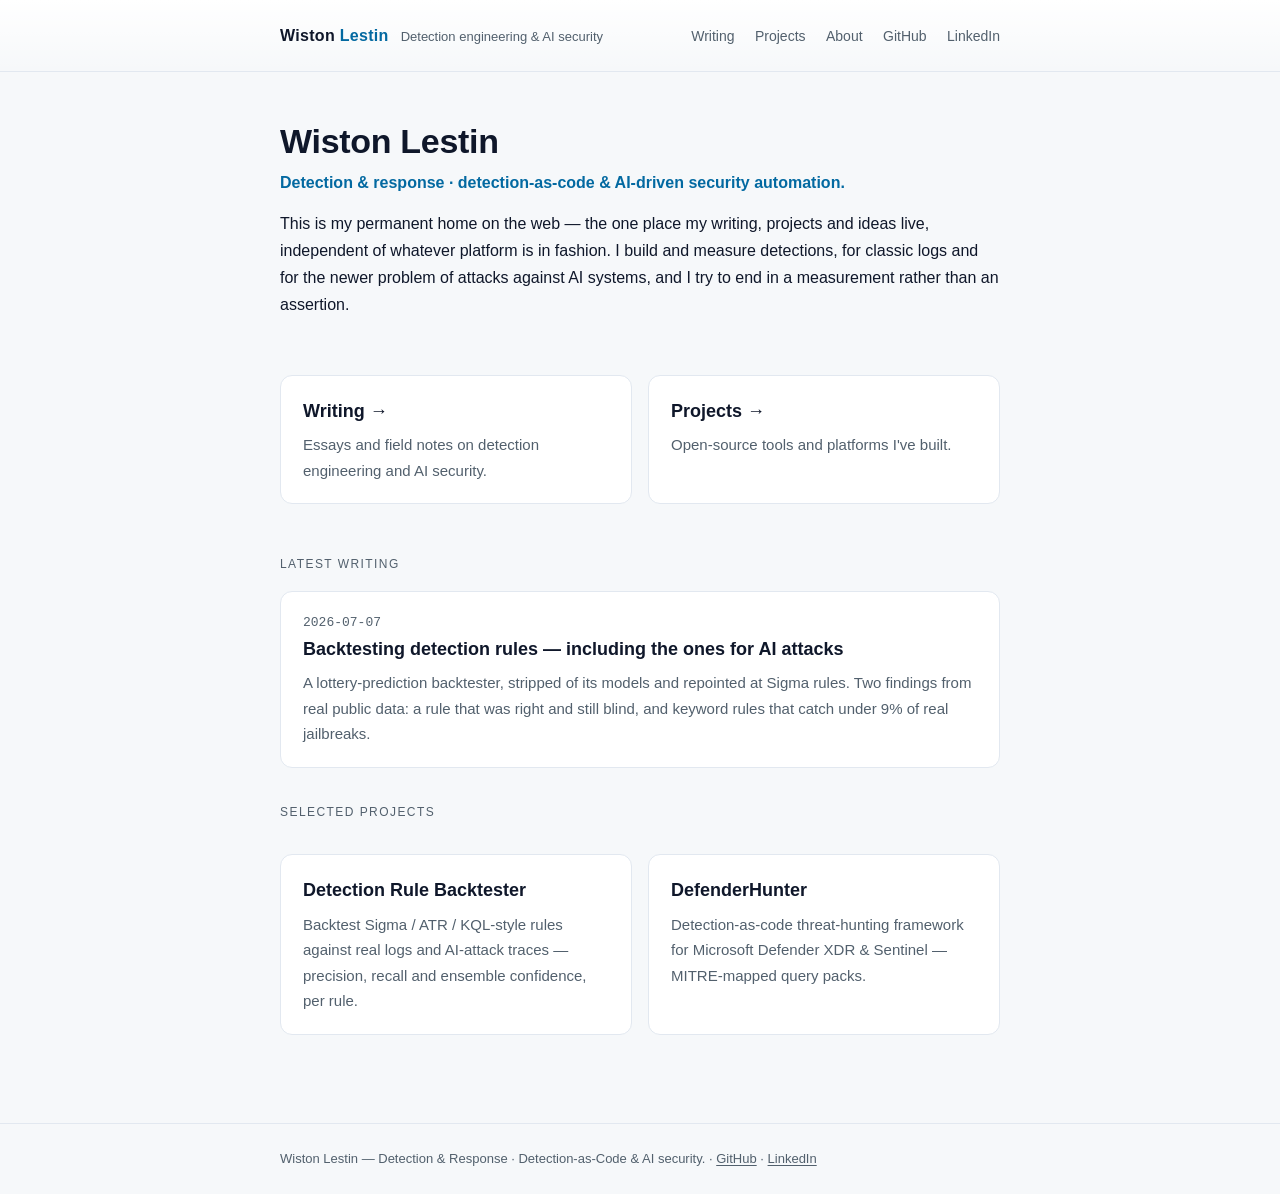
==== index.html @ fad77419 "Personal site — home, writing, projects, about (Cloudflare Pages)" ====
<!doctype html>
<html lang="en">
<head>
  <meta charset="utf-8">
  <meta name="viewport" content="width=device-width, initial-scale=1">
  <title>Wiston Lestin — Detection engineering &amp; AI security</title>
  <meta name="description" content="Wiston Lestin — detection & response, detection-as-code and AI-driven security automation. Writing, projects, and ideas, in one permanent home.">
  <link rel="icon" href="data:image/svg+xml,<svg xmlns='http://www.w3.org/2000/svg' viewBox='0 0 100 100'><text y='.9em' font-size='90'>🛰️</text></svg>">
  <link rel="stylesheet" href="/style.css">
</head>
<body>
  <header class="site">
    <div class="wrap">
      <a class="brand" href="/">Wiston <span class="dot">Lestin</span></a>
      <span class="tag">Detection engineering &amp; AI security</span>
      <nav>
        <a href="/writing.html">Writing</a>
        <a href="/projects.html">Projects</a>
        <a href="/about.html">About</a>
        <a href="https://github.com/wislest">GitHub</a>
        <a href="https://www.linkedin.com/in/wiston-lestin">LinkedIn</a>
      </nav>
    </div>
  </header>

  <main>
    <div class="wrap">
      <section class="hero">
        <h1>Wiston Lestin</h1>
        <p class="role">Detection &amp; response · detection-as-code &amp; AI-driven security automation.</p>
        <p>This is my permanent home on the web — the one place my writing, projects and
        ideas live, independent of whatever platform is in fashion. I build and measure
        detections, for classic logs and for the newer problem of attacks against AI
        systems, and I try to end in a measurement rather than an assertion.</p>
      </section>

      <div class="grid two">
        <a class="card" href="/writing.html">
          <h3>Writing →</h3>
          <p class="excerpt">Essays and field notes on detection engineering and AI security.</p>
        </a>
        <a class="card" href="/projects.html">
          <h3>Projects →</h3>
          <p class="excerpt">Open-source tools and platforms I've built.</p>
        </a>
      </div>

      <p class="section-label">Latest writing</p>
      <a class="card" href="/posts/backtesting-detection-rules.html">
        <div class="date mono">2026-07-07</div>
        <h3>Backtesting detection rules — including the ones for AI attacks</h3>
        <p class="excerpt">A lottery-prediction backtester, stripped of its models and repointed at Sigma rules. Two findings from real public data: a rule that was right and still blind, and keyword rules that catch under 9% of real jailbreaks.</p>
      </a>

      <p class="section-label">Selected projects</p>
      <div class="grid two">
        <a class="card" href="/projects.html">
          <h3>Detection Rule Backtester</h3>
          <p class="excerpt">Backtest Sigma / ATR / KQL-style rules against real logs and AI-attack traces — precision, recall and ensemble confidence, per rule.</p>
        </a>
        <a class="card" href="/projects.html">
          <h3>DefenderHunter</h3>
          <p class="excerpt">Detection-as-code threat-hunting framework for Microsoft Defender XDR &amp; Sentinel — MITRE-mapped query packs.</p>
        </a>
      </div>
    </div>
  </main>

  <footer class="site">
    <div class="wrap">
      <span>Wiston Lestin — Detection &amp; Response · Detection-as-Code &amp; AI security.</span>
      <span class="sep">·</span>
      <a href="https://github.com/wislest">GitHub</a>
      <span class="sep">·</span>
      <a href="https://www.linkedin.com/in/wiston-lestin">LinkedIn</a>
    </div>
  </footer>
</body>
</html>
---- style.css ----
:root {
  --bg: #0c0f14;
  --panel: #121722;
  --ink: #e6edf3;
  --muted: #94a3b8;
  --line: #23303f;
  --accent: #38bdf8;
  --accent-2: #22d3ee;
  --code-bg: #0a0d12;
  --good: #34d399;
  --warn: #fbbf24;
}
@media (prefers-color-scheme: light) {
  :root {
    --bg: #f6f8fa; --panel: #ffffff; --ink: #0f172a; --muted: #52606d;
    --line: #e2e8f0; --accent: #0369a1; --accent-2: #0e7490;
    --code-bg: #0f172a; --good: #047857; --warn: #b45309;
  }
}
* { box-sizing: border-box; }
html { -webkit-text-size-adjust: 100%; }
body {
  margin: 0;
  background: var(--bg);
  color: var(--ink);
  font: 16px/1.7 -apple-system, BlinkMacSystemFont, "Segoe UI", Roboto, Helvetica, Arial, sans-serif;
}
.wrap { max-width: 760px; margin: 0 auto; padding: 0 20px; }
.mono { font-family: ui-monospace, SFMono-Regular, "SF Mono", Menlo, Consolas, monospace; }

header.site {
  border-bottom: 1px solid var(--line);
  background: linear-gradient(180deg, var(--panel), transparent);
}
header.site .wrap { display: flex; align-items: baseline; gap: 12px; padding: 22px 20px; flex-wrap: wrap; }
header.site a.brand { color: var(--ink); text-decoration: none; font-weight: 700; letter-spacing: .3px; }
header.site .dot { color: var(--accent); }
header.site .tag { color: var(--muted); font-size: 13px; }
header.site nav { margin-left: auto; }
header.site nav a { color: var(--muted); text-decoration: none; font-size: 14px; }
header.site nav a + a { margin-left: 16px; }
header.site nav a:hover { color: var(--accent); }
footer.site a { color: var(--muted); }
footer.site a:hover { color: var(--accent); }

main { padding: 40px 0 64px; }

h1 { font-size: 30px; line-height: 1.25; margin: 0 0 10px; letter-spacing: -0.3px; }
h2 { font-size: 21px; margin: 38px 0 12px; letter-spacing: -0.2px; }
p { margin: 0 0 16px; }
a { color: var(--accent); text-decoration-thickness: 1px; text-underline-offset: 2px; }
.lede { color: var(--muted); font-size: 18px; font-style: italic; margin-bottom: 26px; }
.meta { color: var(--muted); font-size: 14px; margin-bottom: 30px; }
.meta .sep { opacity: .5; margin: 0 8px; }

code {
  font-family: ui-monospace, SFMono-Regular, Menlo, Consolas, monospace;
  font-size: 0.88em;
  background: color-mix(in srgb, var(--accent) 12%, transparent);
  color: var(--accent-2);
  padding: 1px 6px;
  border-radius: 5px;
}
pre {
  background: var(--code-bg);
  color: #e6edf3;
  border: 1px solid var(--line);
  border-radius: 10px;
  padding: 16px 18px;
  overflow-x: auto;
  font-size: 13.5px;
  line-height: 1.6;
}
pre code { background: none; color: inherit; padding: 0; font-size: inherit; }

blockquote {
  margin: 20px 0; padding: 2px 18px; border-left: 3px solid var(--accent);
  color: var(--muted);
}

.tablewrap { overflow-x: auto; margin: 20px 0; }
table { border-collapse: collapse; width: 100%; font-size: 14.5px; }
th, td { text-align: left; padding: 9px 12px; border-bottom: 1px solid var(--line); }
th { color: var(--muted); font-weight: 600; }
td.num, th.num { text-align: center; }

.card {
  display: block; text-decoration: none; color: inherit;
  border: 1px solid var(--line); background: var(--panel);
  border-radius: 12px; padding: 20px 22px; margin: 16px 0;
  transition: border-color .15s ease, transform .15s ease;
}
.card:hover { border-color: var(--accent); transform: translateY(-1px); }
.card h3 { margin: 0 0 6px; font-size: 18px; }
.card .excerpt { color: var(--muted); margin: 0; font-size: 15px; }
.card .date { color: var(--muted); font-size: 13px; }

.kpi { color: var(--good); font-weight: 700; }
hr { border: none; border-top: 1px solid var(--line); margin: 36px 0; }

/* Home hero + section grids */
.hero { padding: 8px 0 8px; }
.hero h1 { font-size: 34px; margin-bottom: 6px; }
.hero .role { color: var(--accent); font-weight: 600; margin: 0 0 14px; }
.grid { display: grid; gap: 16px; margin: 16px 0 8px; }
.grid.two { grid-template-columns: repeat(2, 1fr); }
.grid.three { grid-template-columns: repeat(3, 1fr); }
@media (max-width: 640px) { .grid.two, .grid.three { grid-template-columns: 1fr; } }
.section-label { color: var(--muted); font-size: 12px; letter-spacing: .12em; text-transform: uppercase; margin: 34px 0 4px; }
.card .tech { color: var(--muted); font-size: 13px; margin: 10px 0 0; }
.card .links { margin-top: 10px; font-size: 14px; }
.card .links a { margin-right: 14px; }
.card.flat { transition: none; }
.card.flat:hover { transform: none; border-color: var(--line); }
footer.site { border-top: 1px solid var(--line); color: var(--muted); font-size: 13px; }
footer.site .wrap { padding: 24px 20px; }
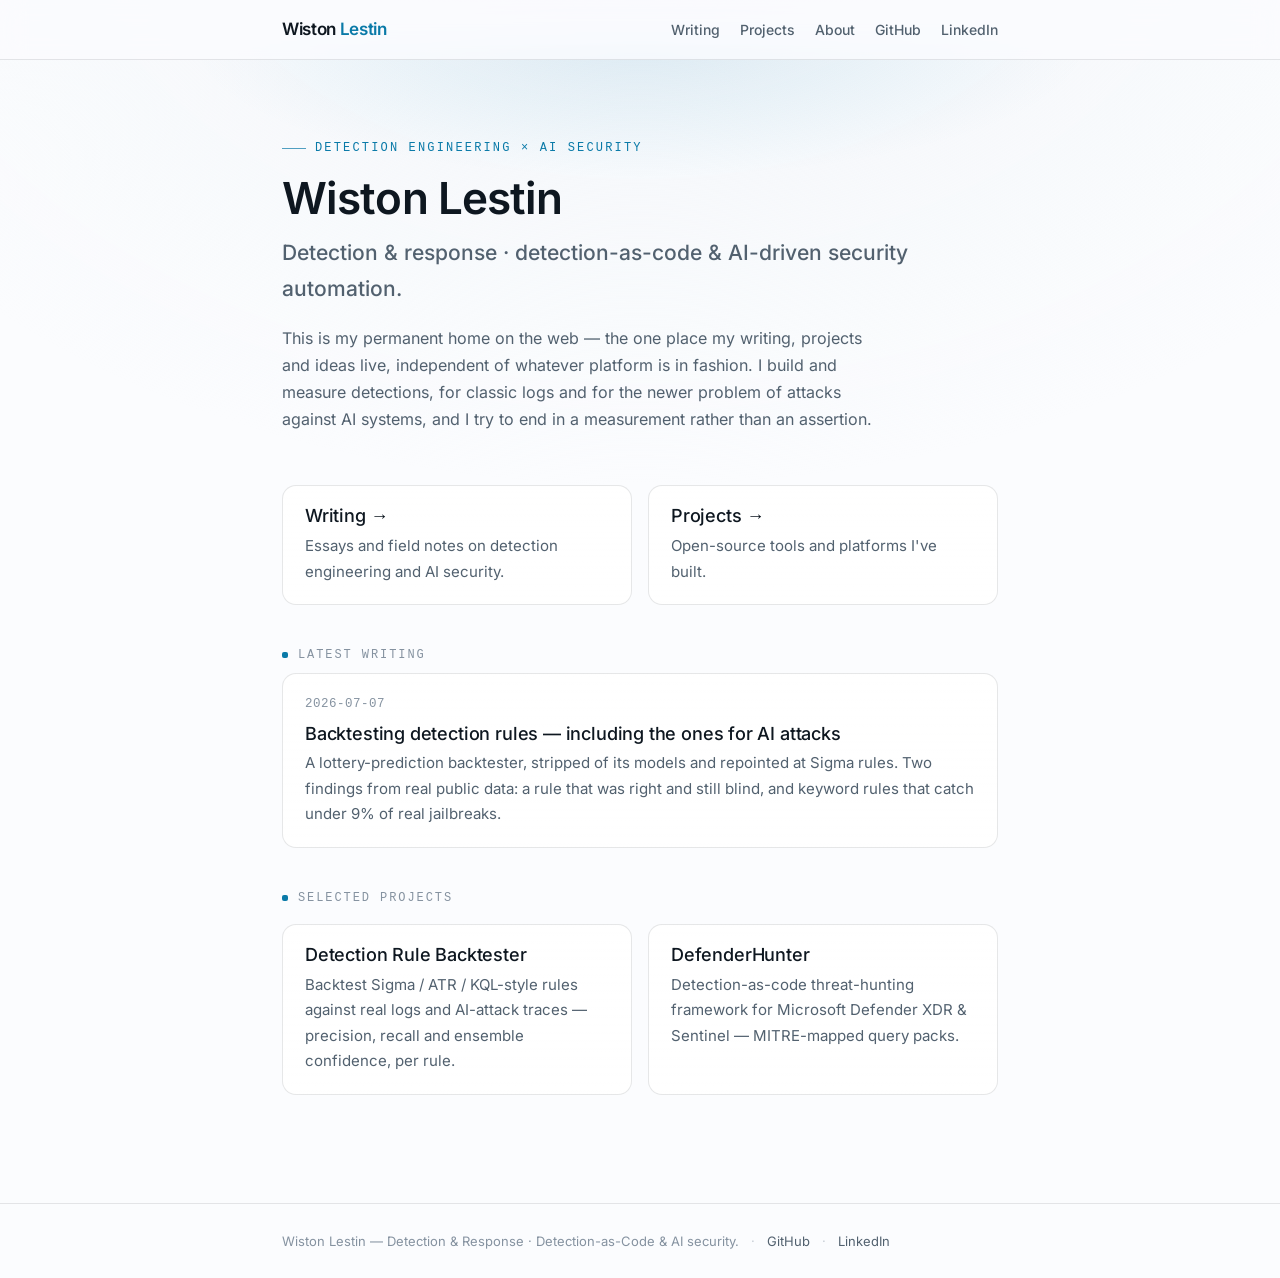
==== commit 88bff876: "Design pass: self-hosted type (Space Grotesk + Inter), refined palette/depth, sticky blurred header," ====
--- a/index.html
+++ b/index.html
@@ -12,7 +12,6 @@
   <header class="site">
     <div class="wrap">
       <a class="brand" href="/">Wiston <span class="dot">Lestin</span></a>
-      <span class="tag">Detection engineering &amp; AI security</span>
       <nav>
         <a href="/writing.html">Writing</a>
         <a href="/projects.html">Projects</a>
@@ -26,6 +25,7 @@
   <main>
     <div class="wrap">
       <section class="hero">
+        <p class="eyebrow">Detection engineering × AI security</p>
         <h1>Wiston Lestin</h1>
         <p class="role">Detection &amp; response · detection-as-code &amp; AI-driven security automation.</p>
         <p>This is my permanent home on the web — the one place my writing, projects and
--- a/style.css
+++ b/style.css
@@ -1,116 +1,176 @@
+/* ------------------------------------------------------------------ fonts */
+@font-face { font-family:'Inter'; font-style:normal; font-weight:400; font-display:swap; src:url('/fonts/inter-400.woff2') format('woff2'); }
+@font-face { font-family:'Inter'; font-style:normal; font-weight:500; font-display:swap; src:url('/fonts/inter-500.woff2') format('woff2'); }
+@font-face { font-family:'Inter'; font-style:normal; font-weight:600; font-display:swap; src:url('/fonts/inter-600.woff2') format('woff2'); }
+@font-face { font-family:'Space Grotesk'; font-style:normal; font-weight:500; font-display:swap; src:url('/fonts/space-grotesk-500.woff2') format('woff2'); }
+@font-face { font-family:'Space Grotesk'; font-style:normal; font-weight:700; font-display:swap; src:url('/fonts/space-grotesk-700.woff2') format('woff2'); }
+
+/* ------------------------------------------------------------------ tokens */
 :root {
-  --bg: #0c0f14;
-  --panel: #121722;
-  --ink: #e6edf3;
-  --muted: #94a3b8;
-  --line: #23303f;
-  --accent: #38bdf8;
-  --accent-2: #22d3ee;
-  --code-bg: #0a0d12;
+  --bg: #0a0e14;
+  --bg-2: #0e131b;
+  --panel: #111825;
+  --ink: #e9eff7;
+  --muted: #9aa8b9;
+  --faint: #6b7a8d;
+  --line: rgba(255,255,255,.08);
+  --line-2: rgba(255,255,255,.15);
+  --accent: #4cc2ff;
+  --accent-soft: #7dd3fc;
+  --glow: rgba(76,194,255,.16);
+  --code-bg: #070a10;
   --good: #34d399;
-  --warn: #fbbf24;
+  --sans: 'Inter', -apple-system, BlinkMacSystemFont, 'Segoe UI', Roboto, sans-serif;
+  --display: 'Space Grotesk', var(--sans);
+  --mono: ui-monospace, SFMono-Regular, 'SF Mono', Menlo, Consolas, monospace;
 }
 @media (prefers-color-scheme: light) {
   :root {
-    --bg: #f6f8fa; --panel: #ffffff; --ink: #0f172a; --muted: #52606d;
-    --line: #e2e8f0; --accent: #0369a1; --accent-2: #0e7490;
-    --code-bg: #0f172a; --good: #047857; --warn: #b45309;
+    --bg: #fbfcfe; --bg-2: #f2f6fa; --panel: #ffffff; --ink: #0e1720;
+    --muted: #52616f; --faint: #8592a0; --line: rgba(12,22,33,.10); --line-2: rgba(12,22,33,.17);
+    --accent: #0a7aa8; --accent-soft: #0e7490; --glow: rgba(10,122,168,.10); --code-bg: #0e1720; --good: #047857;
   }
 }
+:root[data-theme="dark"] { color-scheme: dark; }
+:root[data-theme="light"] {
+  --bg: #fbfcfe; --bg-2: #f2f6fa; --panel: #ffffff; --ink: #0e1720;
+  --muted: #52616f; --faint: #8592a0; --line: rgba(12,22,33,.10); --line-2: rgba(12,22,33,.17);
+  --accent: #0a7aa8; --accent-soft: #0e7490; --glow: rgba(10,122,168,.10); --code-bg: #0e1720; --good: #047857;
+}
+
+/* ------------------------------------------------------------------ base */
 * { box-sizing: border-box; }
-html { -webkit-text-size-adjust: 100%; }
+html { -webkit-text-size-adjust: 100%; scroll-behavior: smooth; }
 body {
   margin: 0;
   background: var(--bg);
+  background-image:
+    radial-gradient(120% 80% at 50% -10%, var(--bg-2), transparent 60%);
   color: var(--ink);
-  font: 16px/1.7 -apple-system, BlinkMacSystemFont, "Segoe UI", Roboto, Helvetica, Arial, sans-serif;
+  font-family: var(--sans);
+  font-size: 16px;
+  line-height: 1.7;
+  -webkit-font-smoothing: antialiased;
+  text-rendering: optimizeLegibility;
 }
-.wrap { max-width: 760px; margin: 0 auto; padding: 0 20px; }
-.mono { font-family: ui-monospace, SFMono-Regular, "SF Mono", Menlo, Consolas, monospace; }
+.wrap { max-width: 760px; margin: 0 auto; padding: 0 22px; }
+.mono { font-family: var(--mono); }
+::selection { background: var(--accent); color: #001018; }
 
+a { color: var(--accent); text-decoration: none; }
+a:hover { color: var(--accent-soft); }
+:focus-visible { outline: 2px solid var(--accent); outline-offset: 3px; border-radius: 4px; }
+
+h1, h2, h3 { font-family: var(--display); font-weight: 700; letter-spacing: -.02em; line-height: 1.15; }
+h1 { font-size: clamp(30px, 5vw, 44px); margin: 0 0 12px; }
+h2 { font-size: 22px; margin: 42px 0 12px; }
+h3 { font-size: 18px; margin: 0 0 6px; font-weight: 500; letter-spacing: -.01em; }
+p { margin: 0 0 16px; }
+
+/* ------------------------------------------------------------------ header */
 header.site {
+  position: sticky; top: 0; z-index: 20;
   border-bottom: 1px solid var(--line);
-  background: linear-gradient(180deg, var(--panel), transparent);
+  background: color-mix(in srgb, var(--bg) 78%, transparent);
+  backdrop-filter: saturate(160%) blur(12px);
 }
-header.site .wrap { display: flex; align-items: baseline; gap: 12px; padding: 22px 20px; flex-wrap: wrap; }
-header.site a.brand { color: var(--ink); text-decoration: none; font-weight: 700; letter-spacing: .3px; }
-header.site .dot { color: var(--accent); }
-header.site .tag { color: var(--muted); font-size: 13px; }
-header.site nav { margin-left: auto; }
-header.site nav a { color: var(--muted); text-decoration: none; font-size: 14px; }
-header.site nav a + a { margin-left: 16px; }
-header.site nav a:hover { color: var(--accent); }
-footer.site a { color: var(--muted); }
-footer.site a:hover { color: var(--accent); }
+header.site .wrap { display: flex; align-items: center; gap: 14px; padding: 15px 22px; }
+.brand { font-family: var(--display); font-weight: 700; font-size: 17px; letter-spacing: -.02em; color: var(--ink); }
+.brand .dot { color: var(--accent); }
+header.site nav { margin-left: auto; display: flex; flex-wrap: wrap; gap: 20px; }
+header.site nav a {
+  color: var(--muted); font-size: 14px; font-weight: 500; position: relative; padding: 2px 0;
+}
+header.site nav a::after {
+  content: ""; position: absolute; left: 0; right: 100%; bottom: -3px; height: 2px;
+  background: var(--accent); transition: right .22s ease;
+}
+header.site nav a:hover { color: var(--ink); }
+header.site nav a:hover::after { right: 0; }
 
-main { padding: 40px 0 64px; }
+main { padding: 44px 0 72px; }
 
-h1 { font-size: 30px; line-height: 1.25; margin: 0 0 10px; letter-spacing: -0.3px; }
-h2 { font-size: 21px; margin: 38px 0 12px; letter-spacing: -0.2px; }
-p { margin: 0 0 16px; }
-a { color: var(--accent); text-decoration-thickness: 1px; text-underline-offset: 2px; }
-.lede { color: var(--muted); font-size: 18px; font-style: italic; margin-bottom: 26px; }
-.meta { color: var(--muted); font-size: 14px; margin-bottom: 30px; }
-.meta .sep { opacity: .5; margin: 0 8px; }
+/* ------------------------------------------------------------------ hero */
+.hero { position: relative; padding: 26px 0 20px; }
+.hero::before {
+  content: ""; position: absolute; inset: -60px -40% auto -40%; height: 320px; z-index: -1;
+  background: radial-gradient(50% 60% at 50% 0%, var(--glow), transparent 70%);
+  pointer-events: none;
+}
+.eyebrow {
+  font-family: var(--mono); font-size: 12px; letter-spacing: .18em; text-transform: uppercase;
+  color: var(--accent); margin: 0 0 14px; display: inline-flex; align-items: center; gap: 9px;
+}
+.eyebrow::before { content: ""; width: 24px; height: 1px; background: var(--accent); opacity: .7; }
+.hero .role { font-family: var(--display); font-weight: 500; font-size: clamp(18px,2.4vw,21px); color: var(--muted); margin: 0 0 18px; }
+.hero p:last-child { color: var(--muted); max-width: 60ch; }
 
-code {
-  font-family: ui-monospace, SFMono-Regular, Menlo, Consolas, monospace;
-  font-size: 0.88em;
-  background: color-mix(in srgb, var(--accent) 12%, transparent);
-  color: var(--accent-2);
-  padding: 1px 6px;
-  border-radius: 5px;
-}
-pre {
-  background: var(--code-bg);
-  color: #e6edf3;
-  border: 1px solid var(--line);
-  border-radius: 10px;
-  padding: 16px 18px;
-  overflow-x: auto;
-  font-size: 13.5px;
-  line-height: 1.6;
-}
-pre code { background: none; color: inherit; padding: 0; font-size: inherit; }
-
-blockquote {
-  margin: 20px 0; padding: 2px 18px; border-left: 3px solid var(--accent);
-  color: var(--muted);
-}
-
-.tablewrap { overflow-x: auto; margin: 20px 0; }
-table { border-collapse: collapse; width: 100%; font-size: 14.5px; }
-th, td { text-align: left; padding: 9px 12px; border-bottom: 1px solid var(--line); }
-th { color: var(--muted); font-weight: 600; }
-td.num, th.num { text-align: center; }
+/* ------------------------------------------------------------------ grids + cards */
+.grid { display: grid; gap: 16px; margin: 16px 0; }
+.grid.two { grid-template-columns: repeat(2, 1fr); }
+.grid.three { grid-template-columns: repeat(3, 1fr); }
+@media (max-width: 640px) { .grid.two, .grid.three { grid-template-columns: 1fr; } }
 
 .card {
   display: block; text-decoration: none; color: inherit;
-  border: 1px solid var(--line); background: var(--panel);
-  border-radius: 12px; padding: 20px 22px; margin: 16px 0;
-  transition: border-color .15s ease, transform .15s ease;
+  background: linear-gradient(180deg, color-mix(in srgb, var(--panel) 92%, transparent), var(--panel));
+  border: 1px solid var(--line); border-radius: 14px; padding: 20px 22px;
+  transition: border-color .18s ease, transform .18s ease, box-shadow .18s ease;
 }
-.card:hover { border-color: var(--accent); transform: translateY(-1px); }
-.card h3 { margin: 0 0 6px; font-size: 18px; }
-.card .excerpt { color: var(--muted); margin: 0; font-size: 15px; }
-.card .date { color: var(--muted); font-size: 13px; }
+a.card:hover, .card:hover {
+  border-color: var(--line-2); transform: translateY(-2px);
+  box-shadow: 0 10px 34px -18px var(--glow), 0 2px 0 0 var(--accent) inset;
+}
+.card.flat, .card.flat:hover { transform: none; box-shadow: none; border-color: var(--line); }
+.card h3 { color: var(--ink); }
+.card .excerpt, .card p.excerpt { color: var(--muted); margin: 0; font-size: 15px; }
+.card .date { color: var(--faint); font-size: 12.5px; letter-spacing: .04em; margin-bottom: 8px; }
+.card .tech { color: var(--faint); font-size: 12.5px; margin: 12px 0 0; }
+.card .links { margin: 12px 0 0; font-size: 14px; font-weight: 500; }
+.card .links a { margin-right: 16px; }
 
-.kpi { color: var(--good); font-weight: 700; }
-hr { border: none; border-top: 1px solid var(--line); margin: 36px 0; }
+.section-label {
+  font-family: var(--mono); font-size: 12px; letter-spacing: .16em; text-transform: uppercase;
+  color: var(--faint); margin: 40px 0 8px; display: flex; align-items: center; gap: 10px;
+}
+.section-label::before { content: ""; width: 6px; height: 6px; border-radius: 2px; background: var(--accent); }
 
-/* Home hero + section grids */
-.hero { padding: 8px 0 8px; }
-.hero h1 { font-size: 34px; margin-bottom: 6px; }
-.hero .role { color: var(--accent); font-weight: 600; margin: 0 0 14px; }
-.grid { display: grid; gap: 16px; margin: 16px 0 8px; }
-.grid.two { grid-template-columns: repeat(2, 1fr); }
-.grid.three { grid-template-columns: repeat(3, 1fr); }
-@media (max-width: 640px) { .grid.two, .grid.three { grid-template-columns: 1fr; } }
-.section-label { color: var(--muted); font-size: 12px; letter-spacing: .12em; text-transform: uppercase; margin: 34px 0 4px; }
-.card .tech { color: var(--muted); font-size: 13px; margin: 10px 0 0; }
-.card .links { margin-top: 10px; font-size: 14px; }
-.card .links a { margin-right: 14px; }
-.card.flat { transition: none; }
-.card.flat:hover { transform: none; border-color: var(--line); }
-footer.site { border-top: 1px solid var(--line); color: var(--muted); font-size: 13px; }
-footer.site .wrap { padding: 24px 20px; }
+/* ------------------------------------------------------------------ article */
+.lede { color: var(--muted); font-size: 19px; line-height: 1.6; margin: 0 0 22px; }
+.meta { color: var(--faint); font-size: 13.5px; margin: 0 0 32px; }
+.meta a { color: var(--muted); }
+.meta .sep { opacity: .5; margin: 0 9px; }
+article p, main > .wrap > p { max-width: 66ch; }
+article a { text-decoration: underline; text-decoration-color: color-mix(in srgb, var(--accent) 45%, transparent); text-underline-offset: 3px; }
+article a:hover { text-decoration-color: var(--accent); }
+
+code {
+  font-family: var(--mono); font-size: .86em;
+  background: color-mix(in srgb, var(--accent) 13%, transparent);
+  color: var(--accent-soft); padding: 1px 6px; border-radius: 5px;
+}
+pre {
+  background: var(--code-bg); color: #e6edf3; border: 1px solid var(--line);
+  border-radius: 12px; padding: 16px 18px; overflow-x: auto; font-size: 13.5px; line-height: 1.6;
+  font-family: var(--mono);
+}
+pre code { background: none; color: inherit; padding: 0; font-size: inherit; }
+blockquote { margin: 22px 0; padding: 4px 20px; border-left: 3px solid var(--accent); color: var(--muted); }
+
+.tablewrap { overflow-x: auto; margin: 22px 0; border: 1px solid var(--line); border-radius: 12px; }
+table { border-collapse: collapse; width: 100%; font-size: 14.5px; }
+th, td { text-align: left; padding: 10px 14px; border-bottom: 1px solid var(--line); }
+tr:last-child td { border-bottom: none; }
+th { color: var(--muted); font-weight: 600; font-family: var(--display); background: color-mix(in srgb, var(--panel) 60%, transparent); }
+td.num, th.num { text-align: center; }
+.kpi { color: var(--good); font-weight: 600; }
+hr { border: none; border-top: 1px solid var(--line); margin: 38px 0; }
+
+/* ------------------------------------------------------------------ footer */
+footer.site { border-top: 1px solid var(--line); color: var(--faint); font-size: 13px; margin-top: 20px; }
+footer.site .wrap { padding: 26px 22px; display: flex; flex-wrap: wrap; align-items: center; gap: 4px; }
+footer.site a { color: var(--muted); }
+footer.site a:hover { color: var(--accent); }
+footer.site .sep { opacity: .45; margin: 0 8px; }
+
+@media (prefers-reduced-motion: reduce) { * { transition: none !important; scroll-behavior: auto; } }
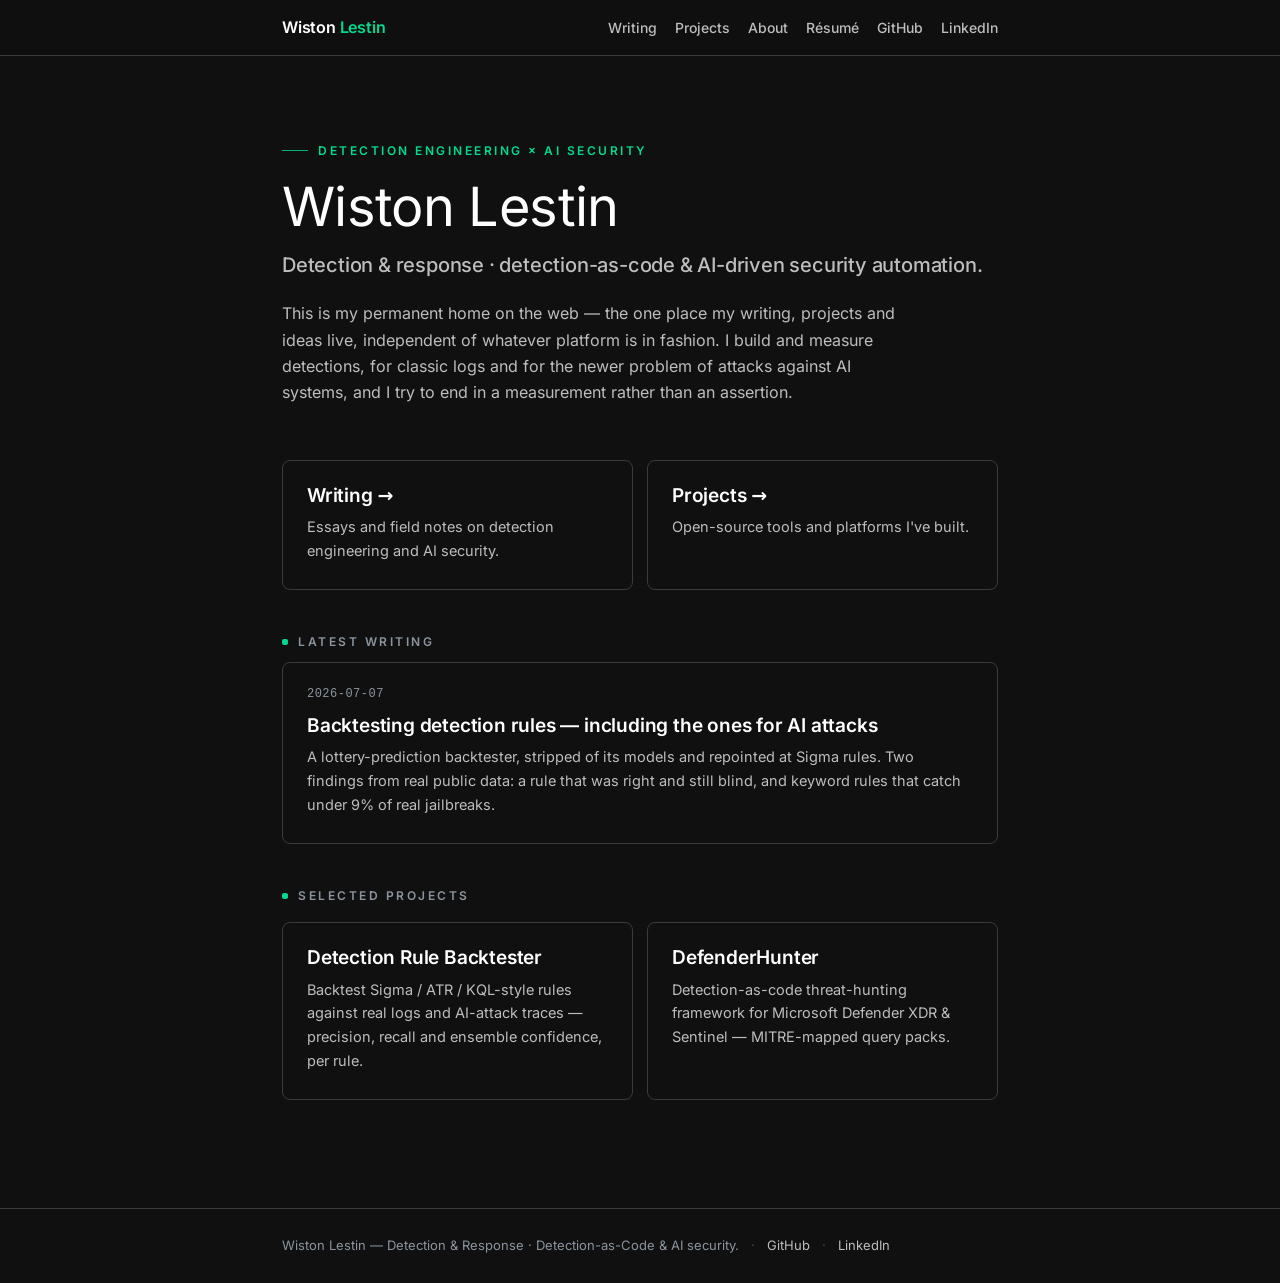
==== commit a6e283ce: "Unification: portfolio becomes /resume.html of the foyer (same content, foyer nav/footer, relative l" ====
--- a/index.html
+++ b/index.html
@@ -16,6 +16,7 @@
         <a href="/writing.html">Writing</a>
         <a href="/projects.html">Projects</a>
         <a href="/about.html">About</a>
+        <a href="/resume.html">Résumé</a>
         <a href="https://github.com/wislest">GitHub</a>
         <a href="https://www.linkedin.com/in/wiston-lestin">LinkedIn</a>
       </nav>
--- a/style.css
+++ b/style.css
@@ -1,41 +1,32 @@
-/* ------------------------------------------------------------------ fonts */
+/* ------------------------------------------------------------------ fonts
+   Design system: VoltAgent-inspired (getdesign.md) — void-black canvas,
+   single electric-green accent, hairline cards, Inter + mono, dark-only. */
 @font-face { font-family:'Inter'; font-style:normal; font-weight:400; font-display:swap; src:url('/fonts/inter-400.woff2') format('woff2'); }
 @font-face { font-family:'Inter'; font-style:normal; font-weight:500; font-display:swap; src:url('/fonts/inter-500.woff2') format('woff2'); }
 @font-face { font-family:'Inter'; font-style:normal; font-weight:600; font-display:swap; src:url('/fonts/inter-600.woff2') format('woff2'); }
-@font-face { font-family:'Space Grotesk'; font-style:normal; font-weight:500; font-display:swap; src:url('/fonts/space-grotesk-500.woff2') format('woff2'); }
-@font-face { font-family:'Space Grotesk'; font-style:normal; font-weight:700; font-display:swap; src:url('/fonts/space-grotesk-700.woff2') format('woff2'); }
+@font-face { font-family:'Inter'; font-style:normal; font-weight:700; font-display:swap; src:url('/fonts/inter-700.woff2') format('woff2'); }
 
 /* ------------------------------------------------------------------ tokens */
 :root {
-  --bg: #0a0e14;
-  --bg-2: #0e131b;
-  --panel: #111825;
-  --ink: #e9eff7;
-  --muted: #9aa8b9;
-  --faint: #6b7a8d;
-  --line: rgba(255,255,255,.08);
-  --line-2: rgba(255,255,255,.15);
-  --accent: #4cc2ff;
-  --accent-soft: #7dd3fc;
-  --glow: rgba(76,194,255,.16);
-  --code-bg: #070a10;
-  --good: #34d399;
-  --sans: 'Inter', -apple-system, BlinkMacSystemFont, 'Segoe UI', Roboto, sans-serif;
-  --display: 'Space Grotesk', var(--sans);
-  --mono: ui-monospace, SFMono-Regular, 'SF Mono', Menlo, Consolas, monospace;
-}
-@media (prefers-color-scheme: light) {
-  :root {
-    --bg: #fbfcfe; --bg-2: #f2f6fa; --panel: #ffffff; --ink: #0e1720;
-    --muted: #52616f; --faint: #8592a0; --line: rgba(12,22,33,.10); --line-2: rgba(12,22,33,.17);
-    --accent: #0a7aa8; --accent-soft: #0e7490; --glow: rgba(10,122,168,.10); --code-bg: #0e1720; --good: #047857;
-  }
-}
-:root[data-theme="dark"] { color-scheme: dark; }
-:root[data-theme="light"] {
-  --bg: #fbfcfe; --bg-2: #f2f6fa; --panel: #ffffff; --ink: #0e1720;
-  --muted: #52616f; --faint: #8592a0; --line: rgba(12,22,33,.10); --line-2: rgba(12,22,33,.17);
-  --accent: #0a7aa8; --accent-soft: #0e7490; --glow: rgba(10,122,168,.10); --code-bg: #0e1720; --good: #047857;
+  color-scheme: dark;            /* dark-canvas only — no light mode */
+  --bg: #101010;                 /* canvas */
+  --bg-2: #1a1a1a;               /* canvas-soft: code blocks, inputs */
+  --ink: #f2f2f2;                /* default text */
+  --ink-strong: #ffffff;         /* hero / high-emphasis */
+  --muted: #bdbdbd;              /* body secondary */
+  --faint: #8b949e;              /* captions, fine print */
+  --line: #3d3a39;               /* hairline — the elevation system */
+  --line-2: #5a5654;             /* hairline hover */
+  --accent: #00d992;             /* electric green — CTA/status only */
+  --accent-soft: #2fd6a1;
+  --accent-deep: #10b981;        /* inline links in body copy */
+  --glow: rgba(0, 217, 146, .10);
+  --dash: rgba(79, 93, 117, .4); /* signature dashed divider */
+  --code-bg: #1a1a1a;
+  --good: #00d992;
+  --sans: 'Inter', system-ui, -apple-system, 'Segoe UI', Roboto, sans-serif;
+  --display: var(--sans);
+  --mono: ui-monospace, SFMono-Regular, 'SF Mono', Menlo, Monaco, Consolas, 'Liberation Mono', monospace;
 }
 
 /* ------------------------------------------------------------------ base */
@@ -44,40 +35,40 @@
 body {
   margin: 0;
   background: var(--bg);
-  background-image:
-    radial-gradient(120% 80% at 50% -10%, var(--bg-2), transparent 60%);
   color: var(--ink);
   font-family: var(--sans);
   font-size: 16px;
-  line-height: 1.7;
+  line-height: 1.65;
+  font-feature-settings: "calt", "rlig";
   -webkit-font-smoothing: antialiased;
   text-rendering: optimizeLegibility;
 }
 .wrap { max-width: 760px; margin: 0 auto; padding: 0 22px; }
+.wrap.wide { max-width: 1160px; }
 .mono { font-family: var(--mono); }
-::selection { background: var(--accent); color: #001018; }
-
-a { color: var(--accent); text-decoration: none; }
+::selection { background: var(--accent); color: #101010; }
+
+a { color: var(--accent-deep); text-decoration: none; }
 a:hover { color: var(--accent-soft); }
 :focus-visible { outline: 2px solid var(--accent); outline-offset: 3px; border-radius: 4px; }
 
-h1, h2, h3 { font-family: var(--display); font-weight: 700; letter-spacing: -.02em; line-height: 1.15; }
-h1 { font-size: clamp(30px, 5vw, 44px); margin: 0 0 12px; }
-h2 { font-size: 22px; margin: 42px 0 12px; }
-h3 { font-size: 18px; margin: 0 0 6px; font-weight: 500; letter-spacing: -.01em; }
+h1, h2, h3 { font-family: var(--display); color: var(--ink-strong); }
+h1 { font-size: clamp(34px, 5.6vw, 54px); font-weight: 400; letter-spacing: -.65px; line-height: 1.05; margin: 0 0 14px; }
+h2 { font-size: clamp(24px, 3.6vw, 30px); font-weight: 400; letter-spacing: -.9px; line-height: 1.15; margin: 46px 0 14px; }
+h3 { font-size: 19px; font-weight: 600; letter-spacing: -.2px; line-height: 1.4; margin: 0 0 6px; }
 p { margin: 0 0 16px; }
 
 /* ------------------------------------------------------------------ header */
 header.site {
   position: sticky; top: 0; z-index: 20;
   border-bottom: 1px solid var(--line);
-  background: color-mix(in srgb, var(--bg) 78%, transparent);
-  backdrop-filter: saturate(160%) blur(12px);
-}
-header.site .wrap { display: flex; align-items: center; gap: 14px; padding: 15px 22px; }
-.brand { font-family: var(--display); font-weight: 700; font-size: 17px; letter-spacing: -.02em; color: var(--ink); }
+  background: rgba(16, 16, 16, .82);
+  backdrop-filter: saturate(140%) blur(12px);
+}
+header.site .wrap { display: flex; align-items: center; gap: 14px; padding: 14px 22px; }
+.brand { font-weight: 600; font-size: 16px; letter-spacing: -.2px; color: var(--ink-strong); }
 .brand .dot { color: var(--accent); }
-header.site nav { margin-left: auto; display: flex; flex-wrap: wrap; gap: 20px; }
+header.site nav { margin-left: auto; display: flex; flex-wrap: wrap; align-items: center; gap: 18px; }
 header.site nav a {
   color: var(--muted); font-size: 14px; font-weight: 500; position: relative; padding: 2px 0;
 }
@@ -85,92 +76,198 @@
   content: ""; position: absolute; left: 0; right: 100%; bottom: -3px; height: 2px;
   background: var(--accent); transition: right .22s ease;
 }
-header.site nav a:hover { color: var(--ink); }
+header.site nav a:hover { color: var(--ink-strong); }
 header.site nav a:hover::after { right: 0; }
 
-main { padding: 44px 0 72px; }
+main { padding: 46px 0 72px; }
 
 /* ------------------------------------------------------------------ hero */
-.hero { position: relative; padding: 26px 0 20px; }
-.hero::before {
-  content: ""; position: absolute; inset: -60px -40% auto -40%; height: 320px; z-index: -1;
-  background: radial-gradient(50% 60% at 50% 0%, var(--glow), transparent 70%);
-  pointer-events: none;
-}
+.hero { position: relative; padding: 30px 0 22px; }
 .eyebrow {
-  font-family: var(--mono); font-size: 12px; letter-spacing: .18em; text-transform: uppercase;
-  color: var(--accent); margin: 0 0 14px; display: inline-flex; align-items: center; gap: 9px;
-}
-.eyebrow::before { content: ""; width: 24px; height: 1px; background: var(--accent); opacity: .7; }
-.hero .role { font-family: var(--display); font-weight: 500; font-size: clamp(18px,2.4vw,21px); color: var(--muted); margin: 0 0 18px; }
-.hero p:last-child { color: var(--muted); max-width: 60ch; }
+  font-size: 12px; font-weight: 600; letter-spacing: 2.5px; text-transform: uppercase;
+  color: var(--accent); margin: 0 0 18px; display: inline-flex; align-items: center; gap: 10px;
+}
+.eyebrow::before { content: ""; width: 26px; height: 1px; background: var(--accent); opacity: .8; }
+.hero .role { font-size: clamp(17px, 2.3vw, 20px); font-weight: 500; color: var(--muted); margin: 0 0 18px; letter-spacing: -.2px; }
+.hero p:last-child { color: var(--muted); max-width: 62ch; }
 
 /* ------------------------------------------------------------------ grids + cards */
-.grid { display: grid; gap: 16px; margin: 16px 0; }
+.grid { display: grid; gap: 14px; margin: 16px 0; }
 .grid.two { grid-template-columns: repeat(2, 1fr); }
 .grid.three { grid-template-columns: repeat(3, 1fr); }
+@media (max-width: 1023px) { .grid.three { grid-template-columns: repeat(2, 1fr); } }
 @media (max-width: 640px) { .grid.two, .grid.three { grid-template-columns: 1fr; } }
 
 .card {
-  display: block; text-decoration: none; color: inherit;
-  background: linear-gradient(180deg, color-mix(in srgb, var(--panel) 92%, transparent), var(--panel));
-  border: 1px solid var(--line); border-radius: 14px; padding: 20px 22px;
-  transition: border-color .18s ease, transform .18s ease, box-shadow .18s ease;
+  display: flex; flex-direction: column; text-decoration: none; color: inherit;
+  background: var(--bg);
+  border: 1px solid var(--line); border-radius: 8px; padding: 22px 24px;
+  transition: border-color .18s ease, box-shadow .18s ease;
 }
 a.card:hover, .card:hover {
-  border-color: var(--line-2); transform: translateY(-2px);
-  box-shadow: 0 10px 34px -18px var(--glow), 0 2px 0 0 var(--accent) inset;
-}
-.card.flat, .card.flat:hover { transform: none; box-shadow: none; border-color: var(--line); }
-.card h3 { color: var(--ink); }
-.card .excerpt, .card p.excerpt { color: var(--muted); margin: 0; font-size: 15px; }
-.card .date { color: var(--faint); font-size: 12.5px; letter-spacing: .04em; margin-bottom: 8px; }
-.card .tech { color: var(--faint); font-size: 12.5px; margin: 12px 0 0; }
-.card .links { margin: 12px 0 0; font-size: 14px; font-weight: 500; }
-.card .links a { margin-right: 16px; }
+  border-color: var(--line-2);
+  box-shadow: 0 0 15px rgba(92, 88, 85, .2), 0 0 24px var(--glow);
+}
+.card.flat, .card.flat:hover { box-shadow: none; border-color: var(--line); }
+.card h3 { color: var(--ink-strong); }
+.card .excerpt, .card p.excerpt { color: var(--muted); margin: 0 0 4px; font-size: 14.5px; line-height: 1.65; }
+.card .date { font-family: var(--mono); color: var(--faint); font-size: 12px; letter-spacing: .04em; margin-bottom: 8px; }
+.card .tech { font-family: var(--mono); color: var(--faint); font-size: 11.5px; line-height: 1.7; margin: auto 0 0; padding-top: 14px; }
+.card .links { margin: 10px 0 0; font-size: 14px; font-weight: 600; }
+.card .links a { margin-right: 16px; color: var(--accent-soft); }
+.card .links a:hover { color: var(--accent); }
 
 .section-label {
-  font-family: var(--mono); font-size: 12px; letter-spacing: .16em; text-transform: uppercase;
-  color: var(--faint); margin: 40px 0 8px; display: flex; align-items: center; gap: 10px;
+  font-size: 12px; font-weight: 600; letter-spacing: 2.5px; text-transform: uppercase;
+  color: var(--faint); margin: 42px 0 10px; display: flex; align-items: center; gap: 10px;
 }
 .section-label::before { content: ""; width: 6px; height: 6px; border-radius: 2px; background: var(--accent); }
 
 /* ------------------------------------------------------------------ article */
-.lede { color: var(--muted); font-size: 19px; line-height: 1.6; margin: 0 0 22px; }
-.meta { color: var(--faint); font-size: 13.5px; margin: 0 0 32px; }
+.lede { color: var(--muted); font-size: 18px; line-height: 1.6; margin: 0 0 22px; }
+.meta { color: var(--faint); font-size: 13px; font-family: var(--mono); margin: 0 0 32px; }
 .meta a { color: var(--muted); }
 .meta .sep { opacity: .5; margin: 0 9px; }
 article p, main > .wrap > p { max-width: 66ch; }
-article a { text-decoration: underline; text-decoration-color: color-mix(in srgb, var(--accent) 45%, transparent); text-underline-offset: 3px; }
+article a { text-decoration: underline; text-decoration-color: color-mix(in srgb, var(--accent-deep) 55%, transparent); text-underline-offset: 3px; }
 article a:hover { text-decoration-color: var(--accent); }
 
 code {
-  font-family: var(--mono); font-size: .86em;
-  background: color-mix(in srgb, var(--accent) 13%, transparent);
-  color: var(--accent-soft); padding: 1px 6px; border-radius: 5px;
+  font-family: var(--mono); font-size: .85em;
+  background: var(--bg-2);
+  color: #f5f6f7; padding: 2px 7px; border-radius: 6px;
 }
 pre {
-  background: var(--code-bg); color: #e6edf3; border: 1px solid var(--line);
-  border-radius: 12px; padding: 16px 18px; overflow-x: auto; font-size: 13.5px; line-height: 1.6;
+  background: var(--code-bg); color: #f5f6f7; border: 1px solid var(--line);
+  border-radius: 8px; padding: 16px 18px; overflow-x: auto; font-size: 13px; line-height: 1.55;
   font-family: var(--mono);
 }
 pre code { background: none; color: inherit; padding: 0; font-size: inherit; }
-blockquote { margin: 22px 0; padding: 4px 20px; border-left: 3px solid var(--accent); color: var(--muted); }
-
-.tablewrap { overflow-x: auto; margin: 22px 0; border: 1px solid var(--line); border-radius: 12px; }
-table { border-collapse: collapse; width: 100%; font-size: 14.5px; }
+blockquote { margin: 22px 0; padding: 4px 20px; border-left: 2px solid var(--accent); color: var(--muted); }
+
+.tablewrap { overflow-x: auto; margin: 22px 0; border: 1px solid var(--line); border-radius: 8px; }
+table { border-collapse: collapse; width: 100%; font-size: 14px; }
 th, td { text-align: left; padding: 10px 14px; border-bottom: 1px solid var(--line); }
 tr:last-child td { border-bottom: none; }
-th { color: var(--muted); font-weight: 600; font-family: var(--display); background: color-mix(in srgb, var(--panel) 60%, transparent); }
+th {
+  color: var(--faint); background: var(--bg-2);
+  font-size: 11.5px; font-weight: 600; letter-spacing: 1.6px; text-transform: uppercase;
+}
 td.num, th.num { text-align: center; }
-.kpi { color: var(--good); font-weight: 600; }
-hr { border: none; border-top: 1px solid var(--line); margin: 38px 0; }
+td.num { font-family: var(--mono); font-size: 13px; }
+.kpi { color: var(--good); font-weight: 600; font-family: var(--mono); }
+hr { border: none; border-top: 1px dashed var(--dash); margin: 40px 0; }
 
 /* ------------------------------------------------------------------ footer */
 footer.site { border-top: 1px solid var(--line); color: var(--faint); font-size: 13px; margin-top: 20px; }
 footer.site .wrap { padding: 26px 22px; display: flex; flex-wrap: wrap; align-items: center; gap: 4px; }
 footer.site a { color: var(--muted); }
-footer.site a:hover { color: var(--accent); }
+footer.site a:hover { color: var(--accent-soft); }
 footer.site .sep { opacity: .45; margin: 0 8px; }
 
+/* ------------------------------------------------------------------ portfolio extras */
+.hidden { display: none !important; }
+
+.hero-grid { display: grid; grid-template-columns: 1fr auto; gap: 30px; align-items: center; }
+.headshot {
+  width: 150px; height: 150px; object-fit: cover; border-radius: 8px;
+  border: 1px solid var(--line);
+}
+@media (max-width: 640px) { .hero-grid { grid-template-columns: 1fr; } .headshot { width: 112px; height: 112px; } }
+
+.btns { display: flex; flex-wrap: wrap; gap: 10px; margin-top: 24px; }
+.btn {
+  display: inline-block; padding: 11px 18px; border-radius: 6px;
+  font-weight: 600; font-size: 14.5px; color: var(--ink);
+  background: var(--bg); border: 1px solid var(--line);
+  transition: border-color .18s ease, background .18s ease, color .18s ease;
+}
+.btn:hover { border-color: var(--line-2); color: var(--ink-strong); }
+.btn.primary { background: var(--accent); border-color: var(--accent); color: #101010; }
+.btn.primary:hover { background: var(--accent-soft); border-color: var(--accent-soft); color: #101010; }
+
+.stats { display: grid; grid-template-columns: repeat(4, 1fr); gap: 14px; margin: 34px 0 8px; }
+@media (max-width: 640px) { .stats { grid-template-columns: repeat(2, 1fr); } }
+.stat {
+  text-align: center; padding: 20px 10px 16px; border: 1px solid var(--line); border-radius: 8px;
+  background: var(--bg);
+}
+.stat .n { font-family: var(--mono); font-weight: 600; font-size: 26px; letter-spacing: -.5px; color: var(--accent); }
+.stat .l { color: var(--faint); font-size: 12.5px; margin-top: 4px; }
+
+.chips { display: flex; flex-wrap: wrap; gap: 8px; margin: 12px 0 26px; }
+.chip {
+  font-size: 13px; padding: 5px 13px; border-radius: 9999px; color: var(--ink);
+  border: 1px solid var(--line); background: var(--bg);
+}
+
+.xp { margin: 0 0 14px; }
+.xp .top { display: flex; flex-wrap: wrap; align-items: baseline; justify-content: space-between; gap: 4px 16px; }
+.xp .org { font-family: var(--mono); font-size: 12.5px; color: var(--faint); letter-spacing: .02em; }
+.xp ul { margin: 14px 0 2px; padding-left: 22px; color: var(--muted); font-size: 14.5px; }
+.xp li { margin: 9px 0; line-height: 1.65; padding-left: 2px; }
+.xp li::marker { color: var(--accent); }
+.xp li strong { color: var(--ink-strong); font-weight: 600; }
+
+.lang-btn {
+  font: inherit; font-size: 12px; font-weight: 600; font-family: var(--mono); letter-spacing: .08em;
+  color: var(--muted); background: var(--bg); border: 1px solid var(--line); border-radius: 9999px;
+  padding: 4px 12px; cursor: pointer; transition: color .18s ease, border-color .18s ease;
+}
+.lang-btn:hover { color: var(--accent); border-color: var(--accent); }
+
+.contact-center { text-align: center; padding: 54px 0 46px; }
+.contact-center h2 { margin: 0 0 14px; }
+.contact-center p { margin: 0 auto 10px; max-width: 58ch; color: var(--muted); }
+.contact-center .btns { justify-content: center; margin-top: 26px; }
+.contact-center .btn { padding: 12px 22px; font-size: 15px; }
+
+/* anchored sections must clear the sticky header */
+section[id] { scroll-margin-top: 76px; }
+
+/* ------------------------------------------------------------------ terminal mockup (hero) */
+.term {
+  width: 100%; max-width: 470px; overflow: hidden;
+  background: #0c0d0c; border: 1px solid var(--line); border-radius: 8px;
+  box-shadow: 0 0 28px var(--glow);
+}
+.term-bar {
+  display: flex; align-items: center; gap: 6px; padding: 10px 14px;
+  background: var(--bg-2); border-bottom: 1px solid var(--line);
+}
+.term-bar .d { width: 10px; height: 10px; border-radius: 50%; background: #3d3a39; }
+.term-bar .d.g { background: var(--accent); }
+.term-bar .title { margin-left: 8px; font-family: var(--mono); font-size: 11.5px; color: var(--faint); letter-spacing: .05em; }
+.term-body {
+  margin: 0; padding: 16px 18px 18px; font-family: var(--mono);
+  font-size: 12.5px; line-height: 1.85; color: #d9dee3; white-space: pre-wrap; word-break: break-word;
+}
+.term-body .p { color: var(--accent); }
+.term-body .c { color: var(--faint); }
+.term-body .k { color: var(--accent-soft); font-weight: 600; }
+.caret {
+  display: inline-block; width: 7px; height: 13px; margin-left: 2px;
+  background: var(--accent); vertical-align: -2px;
+  animation: caret-blink 1.1s steps(1) infinite;
+}
+@keyframes caret-blink { 50% { opacity: 0; } }
+@media (max-width: 900px) { .hero-grid { grid-template-columns: 1fr; } .term { max-width: 100%; } }
+
+/* about: photo beside the paragraph */
+.about-grid { display: grid; grid-template-columns: 1fr auto; gap: 30px; align-items: start; }
+.about-grid .headshot { width: 160px; height: 160px; }
+@media (max-width: 640px) { .about-grid { grid-template-columns: 1fr; } .about-grid .headshot { width: 120px; height: 120px; } }
+
+/* signature dashed rhythm between portfolio sections */
+main section + section { border-top: 1px dashed var(--dash); margin-top: 44px; padding-top: 6px; }
+main section.hero + section, section.hero { border-top: none; }
+
+/* wide container (portfolio pages): full-width bands, capped line lengths */
+.wrap.wide .hero p { max-width: 64ch; }
+.wrap.wide .headshot { width: 190px; height: 190px; }
+.wrap.wide section p { max-width: 76ch; }
+.wrap.wide .xp ul { max-width: 920px; }
+.wrap.wide .contact-center p { margin-left: auto; margin-right: auto; }
+@media (max-width: 640px) { .wrap.wide .headshot { width: 112px; height: 112px; } }
+
 @media (prefers-reduced-motion: reduce) { * { transition: none !important; scroll-behavior: auto; } }
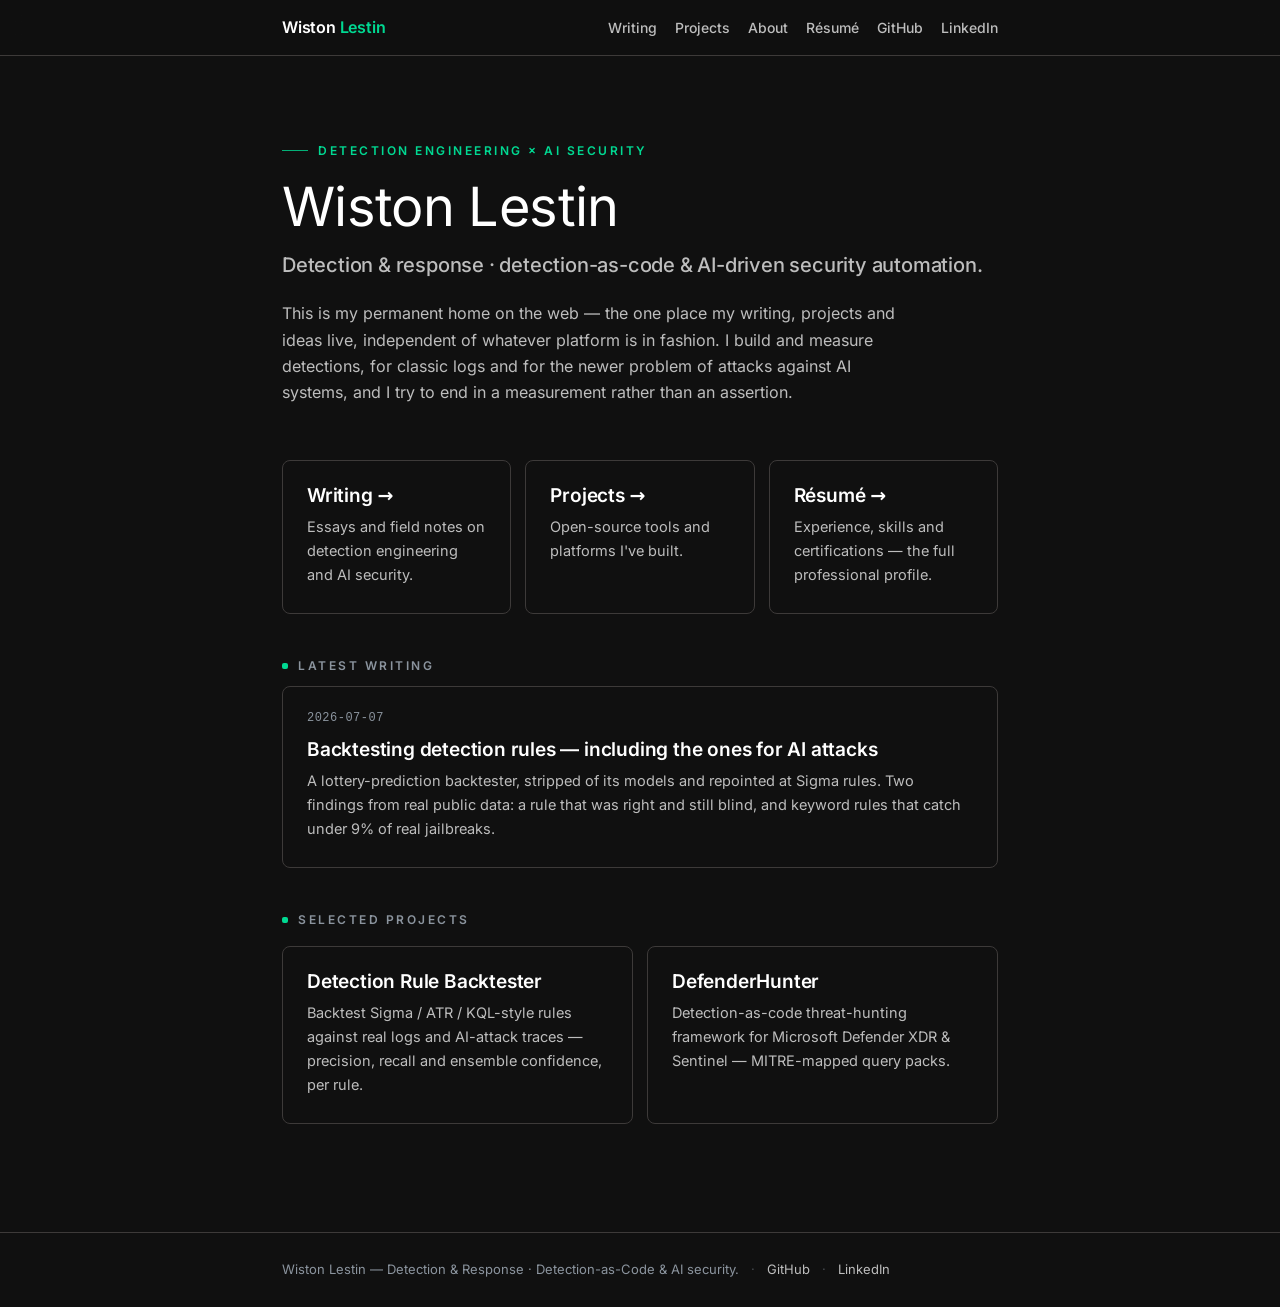
==== commit 12ba4641: "Home: add Résumé card beside Writing/Projects (3-up) — recruiter path visible in the body, not only " ====
--- a/index.html
+++ b/index.html
@@ -35,7 +35,7 @@
         systems, and I try to end in a measurement rather than an assertion.</p>
       </section>
 
-      <div class="grid two">
+      <div class="grid three">
         <a class="card" href="/writing.html">
           <h3>Writing →</h3>
           <p class="excerpt">Essays and field notes on detection engineering and AI security.</p>
@@ -43,6 +43,10 @@
         <a class="card" href="/projects.html">
           <h3>Projects →</h3>
           <p class="excerpt">Open-source tools and platforms I've built.</p>
+        </a>
+        <a class="card" href="/resume.html">
+          <h3>Résumé →</h3>
+          <p class="excerpt">Experience, skills and certifications — the full professional profile.</p>
         </a>
       </div>
 
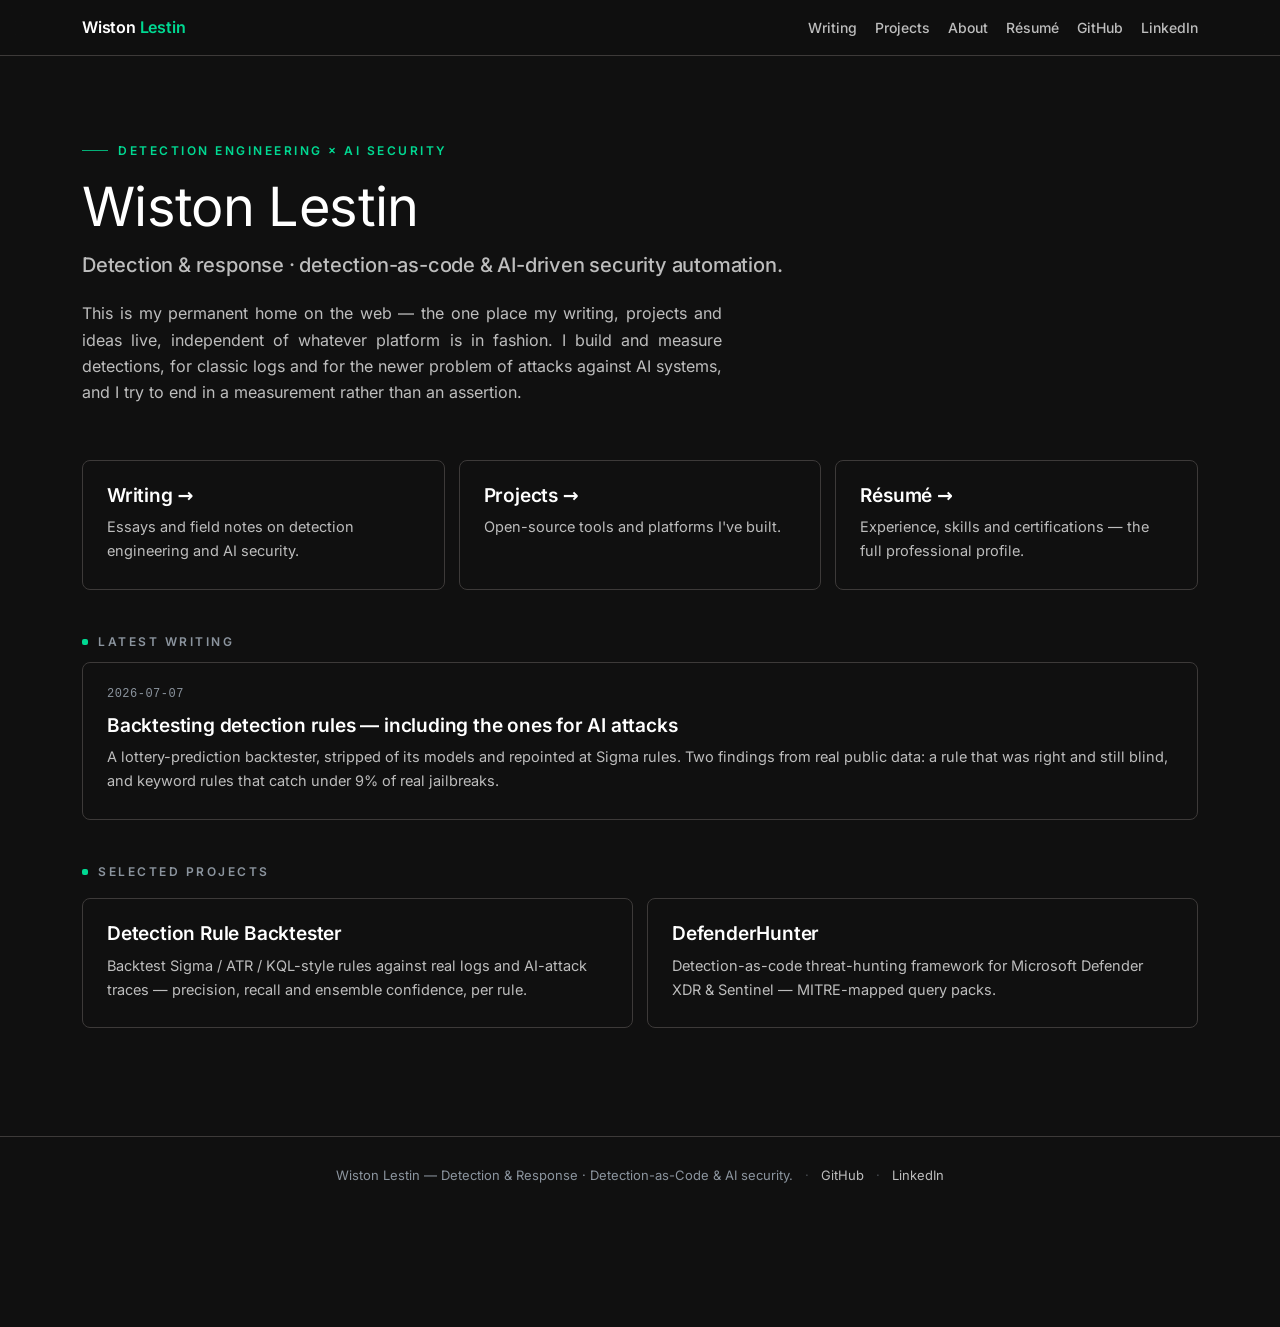
==== commit bb27cbd0: "Unified page frames: wide (1160px) header/footer everywhere and card pages full-width; text pages (A" ====
--- a/index.html
+++ b/index.html
@@ -10,7 +10,7 @@
 </head>
 <body>
   <header class="site">
-    <div class="wrap">
+    <div class="wrap wide">
       <a class="brand" href="/">Wiston <span class="dot">Lestin</span></a>
       <nav>
         <a href="/writing.html">Writing</a>
@@ -24,7 +24,7 @@
   </header>
 
   <main>
-    <div class="wrap">
+    <div class="wrap wide">
       <section class="hero">
         <p class="eyebrow">Detection engineering × AI security</p>
         <h1>Wiston Lestin</h1>
@@ -72,7 +72,7 @@
   </main>
 
   <footer class="site">
-    <div class="wrap">
+    <div class="wrap wide">
       <span>Wiston Lestin — Detection &amp; Response · Detection-as-Code &amp; AI security.</span>
       <span class="sep">·</span>
       <a href="https://github.com/wislest">GitHub</a>
--- a/style.css
+++ b/style.css
@@ -45,6 +45,15 @@
 }
 .wrap { max-width: 760px; margin: 0 auto; padding: 0 22px; }
 .wrap.wide { max-width: 1160px; }
+.wrap.reading { max-width: 880px; }
+
+/* professional text setting: justified with hyphenation on prose pages */
+.reading p:not(.lede):not(.meta):not(.footnote) {
+  text-align: justify; text-justify: inter-word;
+  hyphens: auto; -webkit-hyphens: auto; overflow-wrap: break-word;
+}
+.wrap.wide section p { text-align: justify; hyphens: auto; -webkit-hyphens: auto; }
+.wrap.wide .contact-center p { text-align: center; hyphens: none; }
 .mono { font-family: var(--mono); }
 ::selection { background: var(--accent); color: #101010; }
 
@@ -125,17 +134,20 @@
 
 /* ------------------------------------------------------------------ article */
 .lede { color: var(--muted); font-size: 18px; line-height: 1.6; margin: 0 0 22px; }
-.meta { color: var(--faint); font-size: 13px; font-family: var(--mono); margin: 0 0 32px; }
+.meta { color: var(--faint); font-size: 13px; font-family: var(--mono); line-height: 1.9; margin: 0 0 32px; }
 .meta a { color: var(--muted); }
 .meta .sep { opacity: .5; margin: 0 9px; }
-article p, main > .wrap > p { max-width: 66ch; }
+/* the 760px container is already a reading measure — let text align with headings */
+.footnote { color: var(--faint); font-size: 13.5px; line-height: 1.8; }
+.footnote a { color: var(--muted); }
+.footnote a:hover { color: var(--accent-soft); }
 article a { text-decoration: underline; text-decoration-color: color-mix(in srgb, var(--accent-deep) 55%, transparent); text-underline-offset: 3px; }
 article a:hover { text-decoration-color: var(--accent); }
 
 code {
   font-family: var(--mono); font-size: .85em;
   background: var(--bg-2);
-  color: #f5f6f7; padding: 2px 7px; border-radius: 6px;
+  color: #f5f6f7; padding: 1px 6px; border-radius: 5px;
 }
 pre {
   background: var(--code-bg); color: #f5f6f7; border: 1px solid var(--line);
@@ -160,7 +172,7 @@
 
 /* ------------------------------------------------------------------ footer */
 footer.site { border-top: 1px solid var(--line); color: var(--faint); font-size: 13px; margin-top: 20px; }
-footer.site .wrap { padding: 26px 22px; display: flex; flex-wrap: wrap; align-items: center; gap: 4px; }
+footer.site .wrap { padding: 28px 22px 140px; display: flex; flex-wrap: wrap; align-items: center; justify-content: center; text-align: center; gap: 4px; }
 footer.site a { color: var(--muted); }
 footer.site a:hover { color: var(--accent-soft); }
 footer.site .sep { opacity: .45; margin: 0 8px; }
@@ -216,7 +228,7 @@
 }
 .lang-btn:hover { color: var(--accent); border-color: var(--accent); }
 
-.contact-center { text-align: center; padding: 54px 0 46px; }
+.contact-center { text-align: center; padding: 54px 0 72px; }
 .contact-center h2 { margin: 0 0 14px; }
 .contact-center p { margin: 0 auto 10px; max-width: 58ch; color: var(--muted); }
 .contact-center .btns { justify-content: center; margin-top: 26px; }
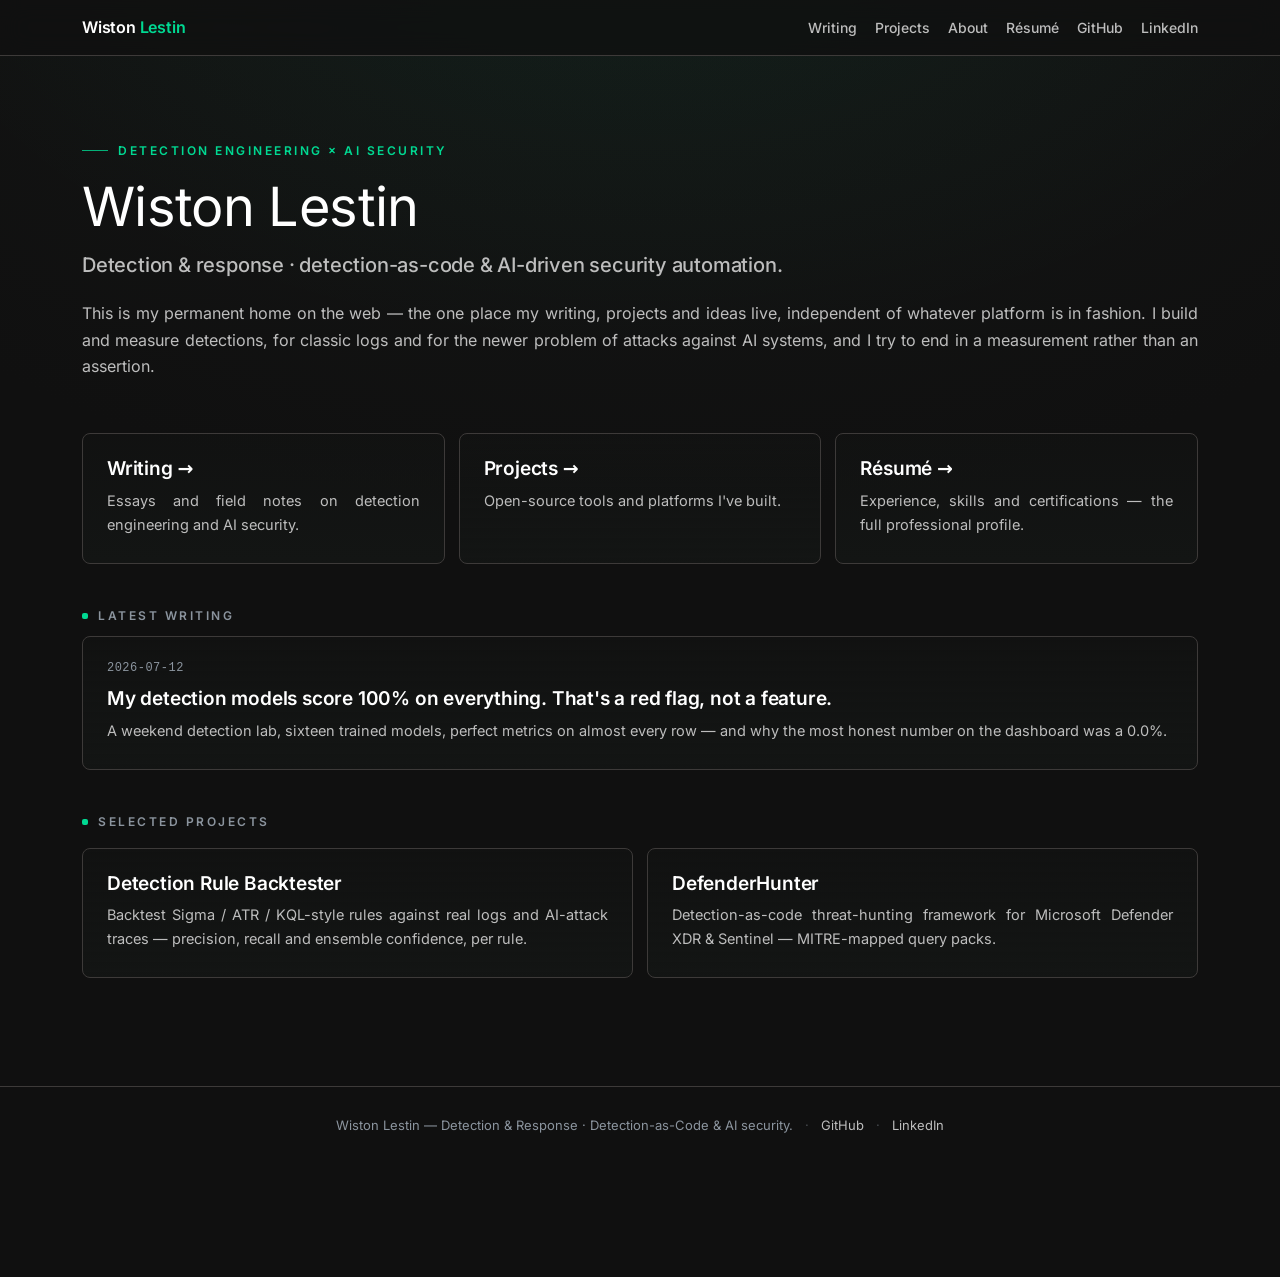
==== commit af037981: "New post: lab metrics red flag — 100% scores on synthetic fixtures and the 0.0% Isolation Forest row" ====
--- a/index.html
+++ b/index.html
@@ -51,10 +51,10 @@
       </div>
 
       <p class="section-label">Latest writing</p>
-      <a class="card" href="/posts/backtesting-detection-rules.html">
-        <div class="date mono">2026-07-07</div>
-        <h3>Backtesting detection rules — including the ones for AI attacks</h3>
-        <p class="excerpt">A lottery-prediction backtester, stripped of its models and repointed at Sigma rules. Two findings from real public data: a rule that was right and still blind, and keyword rules that catch under 9% of real jailbreaks.</p>
+      <a class="card" href="/posts/lab-metrics-red-flag.html">
+        <div class="date mono">2026-07-12</div>
+        <h3>My detection models score 100% on everything. That's a red flag, not a feature.</h3>
+        <p class="excerpt">A weekend detection lab, sixteen trained models, perfect metrics on almost every row — and why the most honest number on the dashboard was a 0.0%.</p>
       </a>
 
       <p class="section-label">Selected projects</p>
--- a/style.css
+++ b/style.css
@@ -35,6 +35,10 @@
 body {
   margin: 0;
   background: var(--bg);
+  background-image:
+    radial-gradient(110% 65% at 50% -8%, rgba(0, 217, 146, .055), transparent 55%),
+    radial-gradient(130% 85% at 50% -12%, #151716, transparent 62%);
+  background-repeat: no-repeat;
   color: var(--ink);
   font-family: var(--sans);
   font-size: 16px;
@@ -54,6 +58,10 @@
 }
 .wrap.wide section p { text-align: justify; hyphens: auto; -webkit-hyphens: auto; }
 .wrap.wide .contact-center p { text-align: center; hyphens: none; }
+/* hero copy: justified but never hyphenated (short display text) */
+.hero p { hyphens: none; -webkit-hyphens: none; }
+/* card excerpts: justified too (narrow columns keep hyphenation) */
+.card .excerpt, .card p.excerpt { text-align: justify; hyphens: auto; -webkit-hyphens: auto; }
 .mono { font-family: var(--mono); }
 ::selection { background: var(--accent); color: #101010; }
 
@@ -98,7 +106,7 @@
 }
 .eyebrow::before { content: ""; width: 26px; height: 1px; background: var(--accent); opacity: .8; }
 .hero .role { font-size: clamp(17px, 2.3vw, 20px); font-weight: 500; color: var(--muted); margin: 0 0 18px; letter-spacing: -.2px; }
-.hero p:last-child { color: var(--muted); max-width: 62ch; }
+.hero p:last-child { color: var(--muted); }
 
 /* ------------------------------------------------------------------ grids + cards */
 .grid { display: grid; gap: 14px; margin: 16px 0; }
@@ -109,7 +117,7 @@
 
 .card {
   display: flex; flex-direction: column; text-decoration: none; color: inherit;
-  background: var(--bg);
+  background: linear-gradient(180deg, #15181633, #131514);
   border: 1px solid var(--line); border-radius: 8px; padding: 22px 24px;
   transition: border-color .18s ease, box-shadow .18s ease;
 }
@@ -133,7 +141,10 @@
 .section-label::before { content: ""; width: 6px; height: 6px; border-radius: 2px; background: var(--accent); }
 
 /* ------------------------------------------------------------------ article */
-.lede { color: var(--muted); font-size: 18px; line-height: 1.6; margin: 0 0 22px; }
+.lede {
+  color: var(--muted); font-size: 18px; line-height: 1.6; margin: 0 0 22px;
+  text-align: justify; hyphens: none; -webkit-hyphens: none;
+}
 .meta { color: var(--faint); font-size: 13px; font-family: var(--mono); line-height: 1.9; margin: 0 0 32px; }
 .meta a { color: var(--muted); }
 .meta .sep { opacity: .5; margin: 0 9px; }
@@ -202,7 +213,7 @@
 @media (max-width: 640px) { .stats { grid-template-columns: repeat(2, 1fr); } }
 .stat {
   text-align: center; padding: 20px 10px 16px; border: 1px solid var(--line); border-radius: 8px;
-  background: var(--bg);
+  background: linear-gradient(180deg, #15181633, #131514);
 }
 .stat .n { font-family: var(--mono); font-weight: 600; font-size: 26px; letter-spacing: -.5px; color: var(--accent); }
 .stat .l { color: var(--faint); font-size: 12.5px; margin-top: 4px; }
@@ -274,8 +285,8 @@
 main section + section { border-top: 1px dashed var(--dash); margin-top: 44px; padding-top: 6px; }
 main section.hero + section, section.hero { border-top: none; }
 
-/* wide container (portfolio pages): full-width bands, capped line lengths */
-.wrap.wide .hero p { max-width: 64ch; }
+/* wide container (portfolio pages): full-width bands */
+.wrap.wide .hero p { max-width: none; hyphens: none; -webkit-hyphens: none; }
 .wrap.wide .headshot { width: 190px; height: 190px; }
 .wrap.wide section p { max-width: 76ch; }
 .wrap.wide .xp ul { max-width: 920px; }
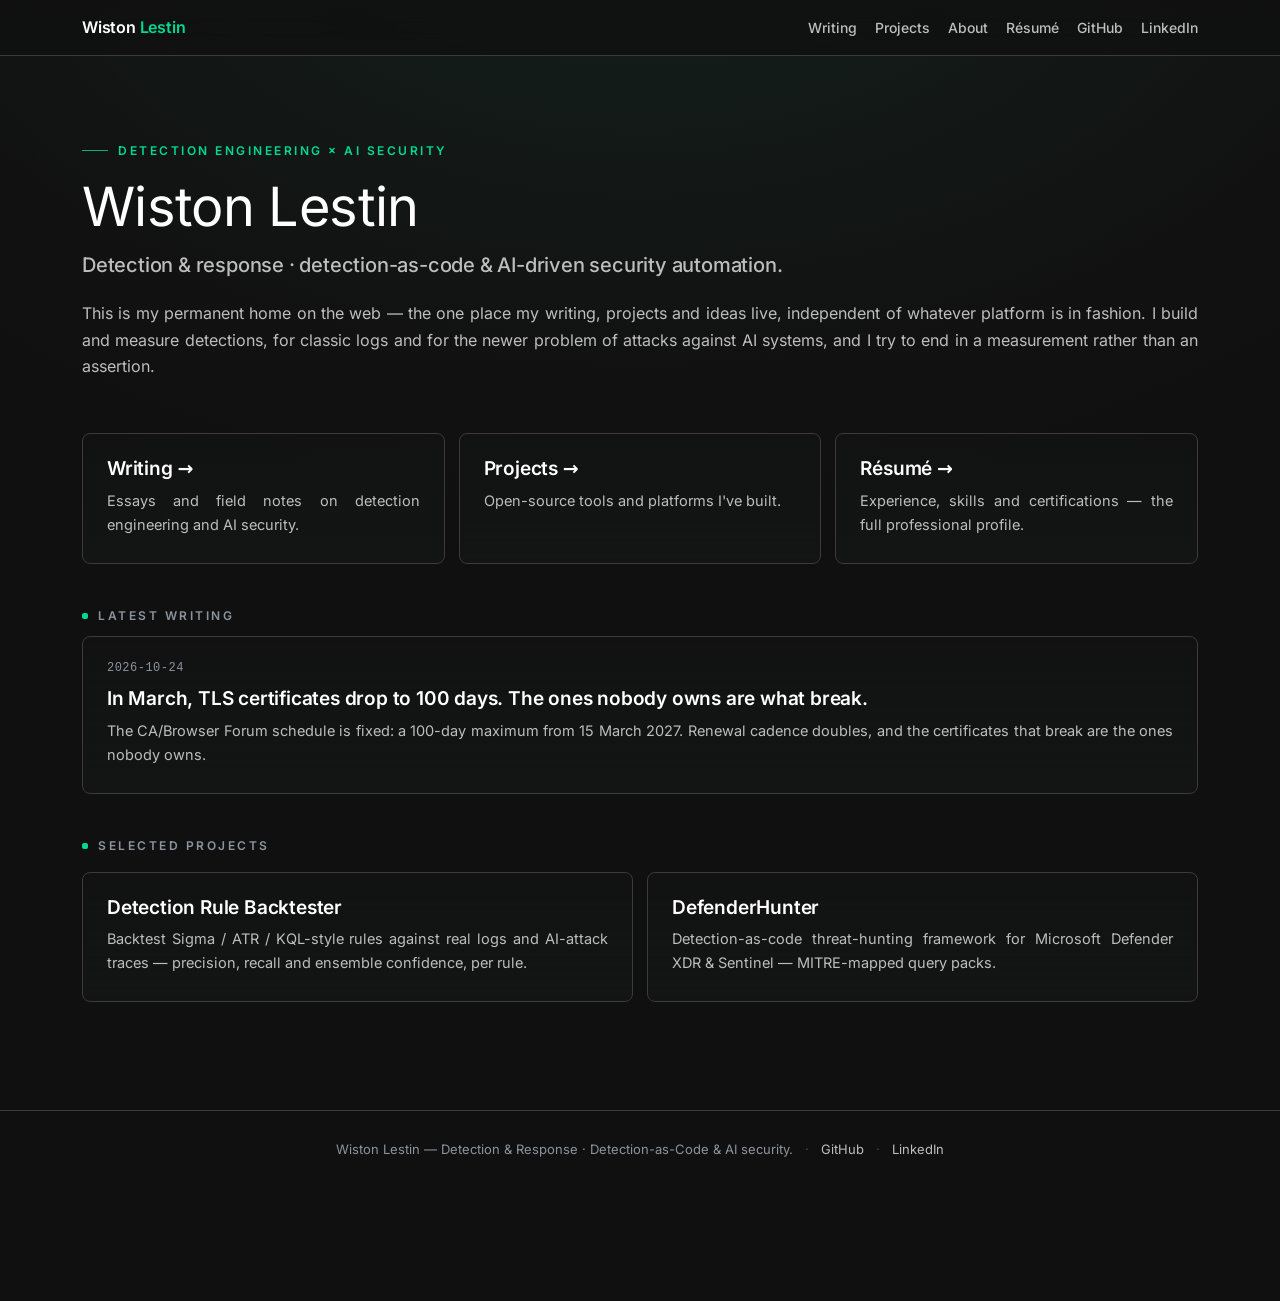
==== commit db3e3d53: "New post: TLS certificates drop to 100 days on 15 March 2027 The deadline worth acting on is 2027, n" ====
--- a/index.html
+++ b/index.html
@@ -51,10 +51,10 @@
       </div>
 
       <p class="section-label">Latest writing</p>
-      <a class="card" href="/posts/lab-metrics-red-flag.html">
-        <div class="date mono">2026-07-12</div>
-        <h3>My detection models score 100% on everything. That's a red flag, not a feature.</h3>
-        <p class="excerpt">A weekend detection lab, sixteen trained models, perfect metrics on almost every row — and why the most honest number on the dashboard was a 0.0%.</p>
+      <a class="card" href="/posts/certificates-100-days-march-2027.html">
+        <div class="date mono">2026-10-24</div>
+        <h3>In March, TLS certificates drop to 100 days. The ones nobody owns are what break.</h3>
+        <p class="excerpt">The CA/Browser Forum schedule is fixed: a 100-day maximum from 15 March 2027. Renewal cadence doubles, and the certificates that break are the ones nobody owns.</p>
       </a>
 
       <p class="section-label">Selected projects</p>
